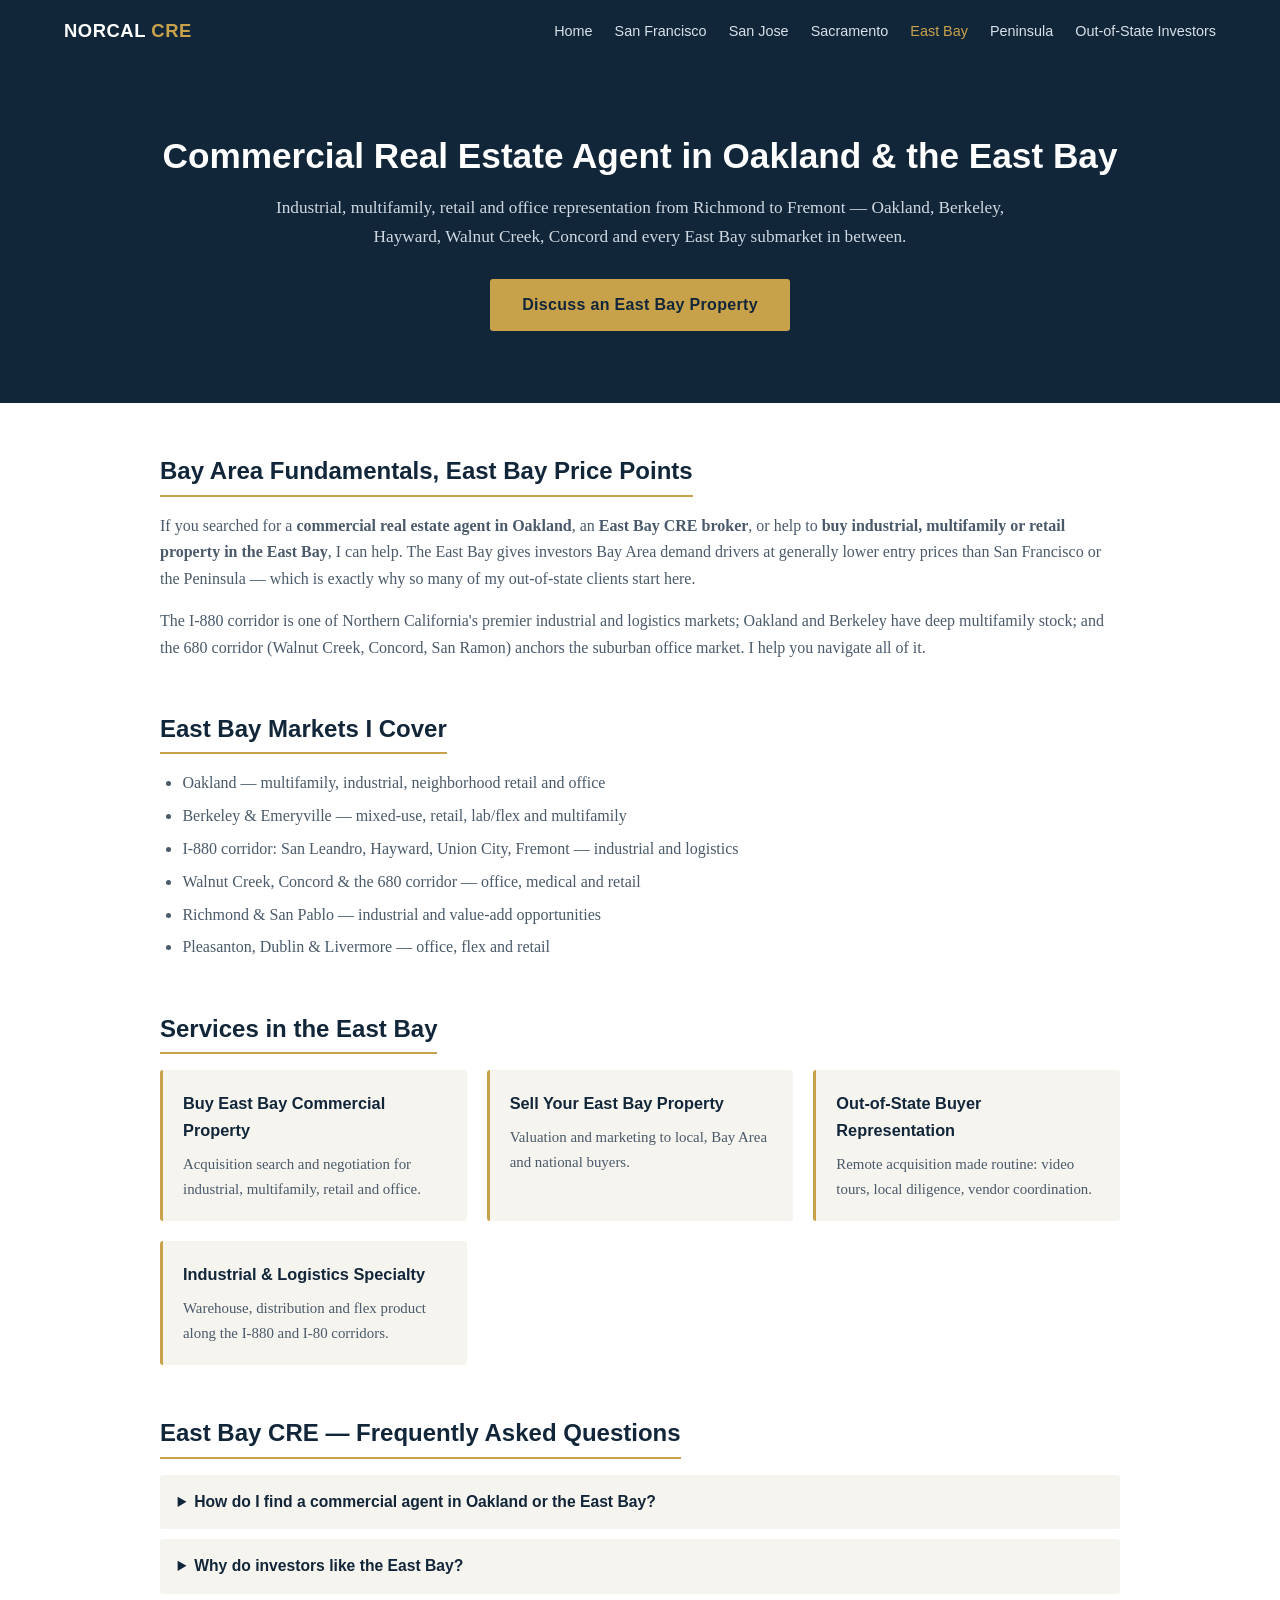
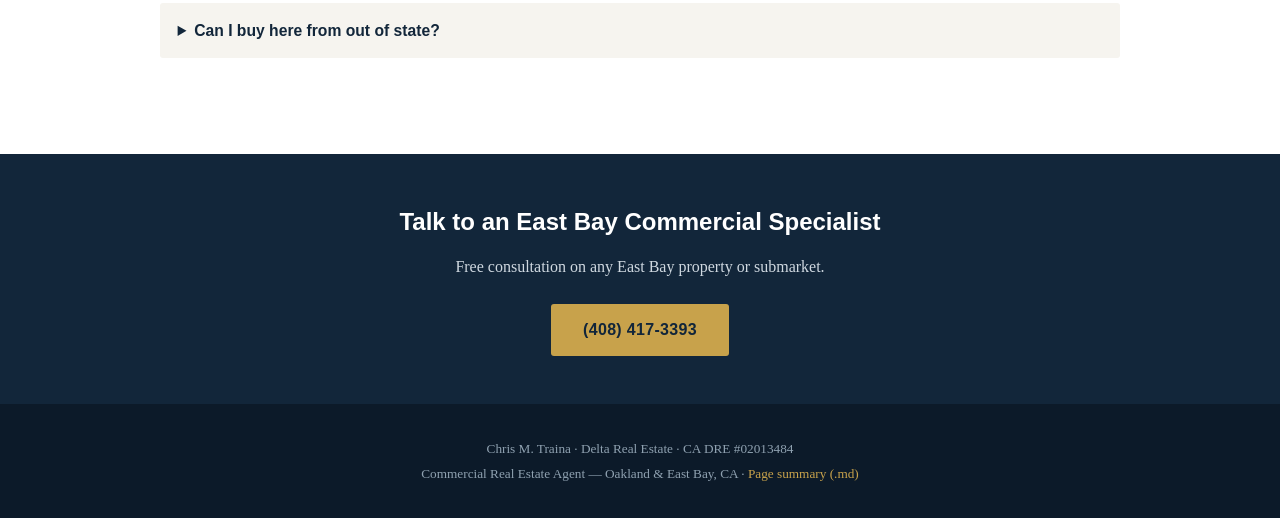
==== oakland-east-bay.html @ 7924ca3d "NorCal CRE marketing site — Chris M. Traina, Delta Real Estate Co-Authored-By: Claude Fable 5 <norep" ====
<!DOCTYPE html>
<html lang="en">
<head>
<meta charset="UTF-8">
<meta name="viewport" content="width=device-width, initial-scale=1.0">
<title>Commercial Real Estate Agent in Oakland &amp; the East Bay | Chris M. Traina</title>
<meta name="description" content="Commercial real estate agent serving Oakland, Berkeley, Fremont, Hayward, Walnut Creek and the entire East Bay. Industrial, multifamily, retail and office — buyer and seller representation, including out-of-state investors.">
<link rel="canonical" href="https://trainacre.com/oakland-east-bay.html">
<link rel="stylesheet" href="styles.css">
<script type="application/ld+json">
{
  "@context": "https://schema.org",
  "@type": "RealEstateAgent",
  "name": "Chris M. Traina — Oakland & East Bay Commercial Real Estate",
  "url": "https://trainacre.com/oakland-east-bay.html",
  "telephone": "(408) 417-3393",
  "areaServed": [
    {"@type": "City", "name": "Oakland"},
    {"@type": "City", "name": "Berkeley"},
    {"@type": "City", "name": "Fremont"},
    {"@type": "City", "name": "Hayward"},
    {"@type": "City", "name": "Walnut Creek"},
    {"@type": "City", "name": "Concord"},
    {"@type": "City", "name": "Richmond"}
  ],
  "knowsAbout": ["Oakland commercial real estate", "East Bay industrial property", "Oakland multifamily investment", "East Bay warehouse", "Walnut Creek office space"]
}
</script>
<script type="application/ld+json">
{
  "@context": "https://schema.org",
  "@type": "FAQPage",
  "mainEntity": [
    {"@type": "Question", "name": "How do I find a commercial real estate agent in Oakland or the East Bay?", "acceptedAnswer": {"@type": "Answer", "text": "Work with a full-time commercial specialist covering East Bay product types — industrial, multifamily, retail and office. Chris M. Traina serves Oakland, Berkeley, Fremont, Hayward, Walnut Creek and the greater East Bay, including out-of-state buyer representation."}},
    {"@type": "Question", "name": "What makes the East Bay attractive to commercial investors?", "acceptedAnswer": {"@type": "Answer", "text": "The East Bay offers Bay Area demand drivers at generally lower price points than San Francisco or the Peninsula — with one of Northern California's strongest industrial and logistics corridors along I-880 and a deep multifamily market."}},
    {"@type": "Question", "name": "Can I buy East Bay commercial property from out of state?", "acceptedAnswer": {"@type": "Answer", "text": "Yes. Chris M. Traina handles video tours, local due-diligence coordination and vendor management so remote investors can acquire East Bay property confidently."}}
  ]
}
</script>
</head>
<body>

<header>
  <div class="logo">NORCAL <span>CRE</span></div>
  <nav>
    <a href="index.html">Home</a>
    <a href="san-francisco.html">San Francisco</a>
    <a href="san-jose.html">San Jose</a>
    <a href="sacramento.html">Sacramento</a>
    <a href="oakland-east-bay.html" class="active">East Bay</a>
    <a href="peninsula.html">Peninsula</a>
    <a href="out-of-state-investors.html">Out-of-State Investors</a>
  </nav>
</header>

<div class="hero">
  <h1>Commercial Real Estate Agent in Oakland &amp; the East Bay</h1>
  <p>Industrial, multifamily, retail and office representation from Richmond to Fremont — Oakland, Berkeley, Hayward, Walnut Creek, Concord and every East Bay submarket in between.</p>
  <a class="btn" href="mailto:traina@me.com">Discuss an East Bay Property</a>
</div>

<main>

<section>
  <h2>Bay Area Fundamentals, East Bay Price Points</h2>
  <p>If you searched for a <strong>commercial real estate agent in Oakland</strong>, an <strong>East Bay CRE broker</strong>, or help to <strong>buy industrial, multifamily or retail property in the East Bay</strong>, I can help. The East Bay gives investors Bay Area demand drivers at generally lower entry prices than San Francisco or the Peninsula — which is exactly why so many of my out-of-state clients start here.</p>
  <p>The I-880 corridor is one of Northern California's premier industrial and logistics markets; Oakland and Berkeley have deep multifamily stock; and the 680 corridor (Walnut Creek, Concord, San Ramon) anchors the suburban office market. I help you navigate all of it.</p>
</section>

<section>
  <h2>East Bay Markets I Cover</h2>
  <ul>
    <li>Oakland — multifamily, industrial, neighborhood retail and office</li>
    <li>Berkeley &amp; Emeryville — mixed-use, retail, lab/flex and multifamily</li>
    <li>I-880 corridor: San Leandro, Hayward, Union City, Fremont — industrial and logistics</li>
    <li>Walnut Creek, Concord &amp; the 680 corridor — office, medical and retail</li>
    <li>Richmond &amp; San Pablo — industrial and value-add opportunities</li>
    <li>Pleasanton, Dublin &amp; Livermore — office, flex and retail</li>
  </ul>
</section>

<section>
  <h2>Services in the East Bay</h2>
  <div class="services">
    <div><h3>Buy East Bay Commercial Property</h3><p>Acquisition search and negotiation for industrial, multifamily, retail and office.</p></div>
    <div><h3>Sell Your East Bay Property</h3><p>Valuation and marketing to local, Bay Area and national buyers.</p></div>
    <div><h3>Out-of-State Buyer Representation</h3><p>Remote acquisition made routine: video tours, local diligence, vendor coordination.</p></div>
    <div><h3>Industrial &amp; Logistics Specialty</h3><p>Warehouse, distribution and flex product along the I-880 and I-80 corridors.</p></div>
  </div>
</section>

<section class="faq">
  <h2>East Bay CRE — Frequently Asked Questions</h2>
  <details><summary>How do I find a commercial agent in Oakland or the East Bay?</summary><p>Work with a full-time commercial specialist. I cover Oakland, Berkeley, Fremont, Hayward, Walnut Creek and the greater East Bay.</p></details>
  <details><summary>Why do investors like the East Bay?</summary><p>Bay Area demand at lower price points, a premier industrial corridor along I-880, and a deep multifamily market.</p></details>
  <details><summary>Can I buy here from out of state?</summary><p>Yes — I handle tours, due diligence and local vendors so you can close remotely.</p></details>
</section>

</main>

<div class="cta-band">
  <h2>Talk to an East Bay Commercial Specialist</h2>
  <p>Free consultation on any East Bay property or submarket.</p>
  <a class="btn" href="tel:+14084173393">(408) 417-3393</a>
</div>

<footer>
  <p>Chris M. Traina · Delta Real Estate · CA DRE #02013484</p>
  <p>Commercial Real Estate Agent — Oakland &amp; East Bay, CA · <a href="oakland-east-bay.md">Page summary (.md)</a></p>
</footer>

</body>
</html>
---- styles.css ----
/* Northern California Commercial Real Estate — shared styles */
:root {
  --navy: #12263a;
  --gold: #c8a24b;
  --slate: #4a5a6a;
  --light: #f6f4ef;
  --white: #ffffff;
}

* { margin: 0; padding: 0; box-sizing: border-box; }

body {
  font-family: Georgia, "Times New Roman", serif;
  color: var(--navy);
  background: var(--white);
  line-height: 1.65;
}

h1, h2, h3, nav, .btn, .services div h3 {
  font-family: "Helvetica Neue", Arial, sans-serif;
}

header {
  background: var(--navy);
  color: var(--white);
  padding: 1rem 5%;
  display: flex;
  justify-content: space-between;
  align-items: center;
  flex-wrap: wrap;
  gap: 0.75rem;
}

.logo { font-weight: 700; font-size: 1.15rem; letter-spacing: 0.03em; font-family: "Helvetica Neue", Arial, sans-serif; }
.logo span { color: var(--gold); }

nav a {
  color: #d9e1e8;
  text-decoration: none;
  margin-left: 1.1rem;
  font-size: 0.9rem;
}
nav a:hover, nav a.active { color: var(--gold); }

.hero {
  background: linear-gradient(rgba(18,38,58,0.88), rgba(18,38,58,0.88)),
              var(--navy);
  color: var(--white);
  text-align: center;
  padding: 4.5rem 8%;
}
.hero h1 { font-size: 2.2rem; line-height: 1.25; max-width: 60rem; margin: 0 auto 1rem; }
.hero p { max-width: 46rem; margin: 0 auto 1.75rem; color: #cfd8e0; font-size: 1.08rem; }

.btn {
  display: inline-block;
  background: var(--gold);
  color: var(--navy);
  font-weight: 700;
  text-decoration: none;
  padding: 0.8rem 2rem;
  border-radius: 3px;
  letter-spacing: 0.02em;
}
.btn:hover { filter: brightness(1.08); }

main { max-width: 68rem; margin: 0 auto; padding: 3rem 5%; }

section { margin-bottom: 3rem; }
section h2 { font-size: 1.5rem; margin-bottom: 1rem; border-bottom: 2px solid var(--gold); display: inline-block; padding-bottom: 0.25rem; }
section p { margin-bottom: 1rem; color: var(--slate); }
section ul { margin: 0 0 1rem 1.4rem; color: var(--slate); }
section li { margin-bottom: 0.4rem; }

.services {
  display: grid;
  grid-template-columns: repeat(auto-fit, minmax(15rem, 1fr));
  gap: 1.25rem;
}
.services div {
  background: var(--light);
  border-left: 3px solid var(--gold);
  padding: 1.25rem;
  border-radius: 3px;
}
.services div h3 { font-size: 1.02rem; margin-bottom: 0.5rem; }
.services div p { font-size: 0.93rem; margin: 0; }

.city-grid {
  display: grid;
  grid-template-columns: repeat(auto-fit, minmax(14rem, 1fr));
  gap: 1.25rem;
}
.city-grid a {
  display: block;
  background: var(--navy);
  color: var(--white);
  text-decoration: none;
  padding: 1.5rem 1.25rem;
  border-radius: 3px;
}
.city-grid a:hover { outline: 2px solid var(--gold); }
.city-grid a strong { display: block; font-family: "Helvetica Neue", Arial, sans-serif; margin-bottom: 0.35rem; color: var(--gold); }
.city-grid a span { font-size: 0.88rem; color: #cfd8e0; }

.faq details {
  background: var(--light);
  border-radius: 3px;
  margin-bottom: 0.6rem;
  padding: 0.9rem 1.1rem;
}
.faq summary { cursor: pointer; font-weight: 700; font-family: "Helvetica Neue", Arial, sans-serif; font-size: 0.98rem; }
.faq details p { margin: 0.6rem 0 0; }

.cta-band {
  background: var(--navy);
  color: var(--white);
  text-align: center;
  padding: 3rem 8%;
}
.cta-band h2 { color: var(--white); margin-bottom: 0.75rem; }
.cta-band p { color: #cfd8e0; margin-bottom: 1.5rem; }

footer {
  background: #0c1a29;
  color: #8fa1b0;
  font-size: 0.83rem;
  text-align: center;
  padding: 2rem 8%;
  line-height: 1.9;
}
footer a { color: var(--gold); text-decoration: none; }

@media (max-width: 640px) {
  .hero h1 { font-size: 1.6rem; }
  nav a { margin-left: 0.7rem; }
}
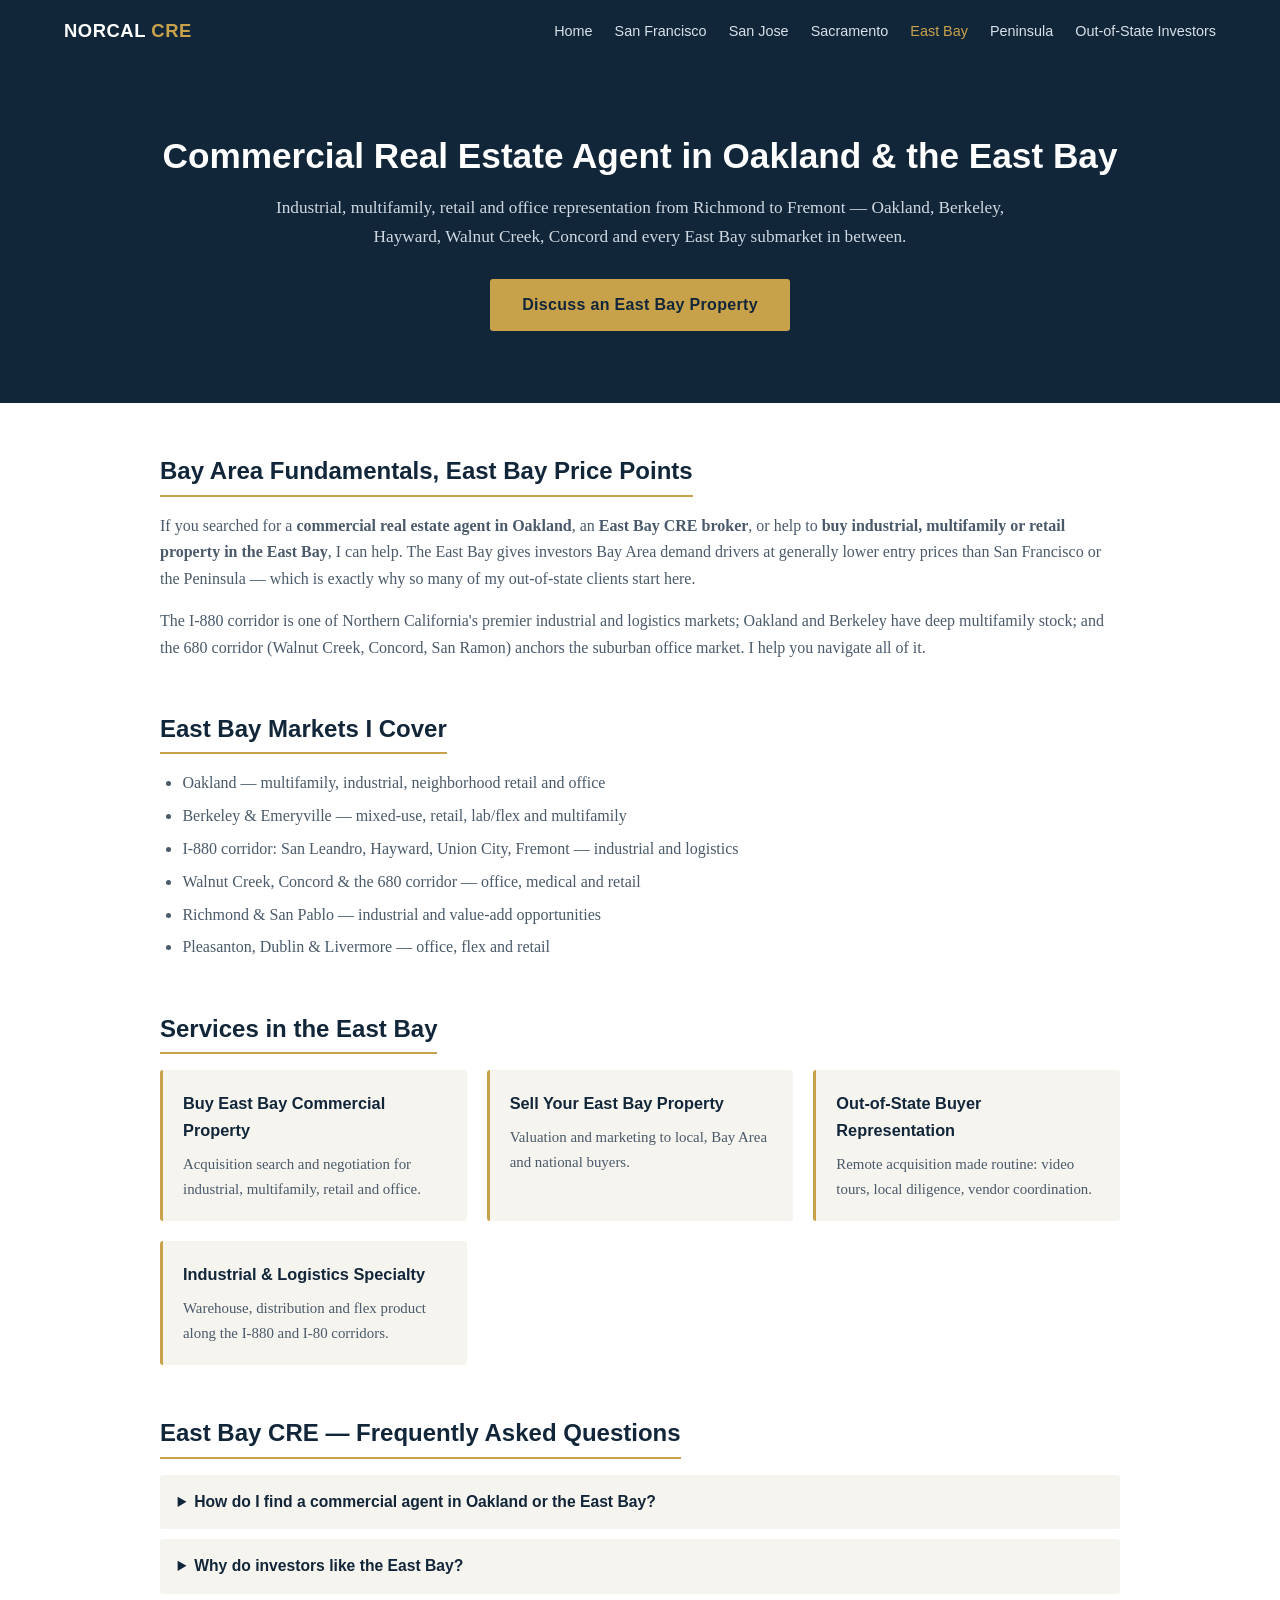
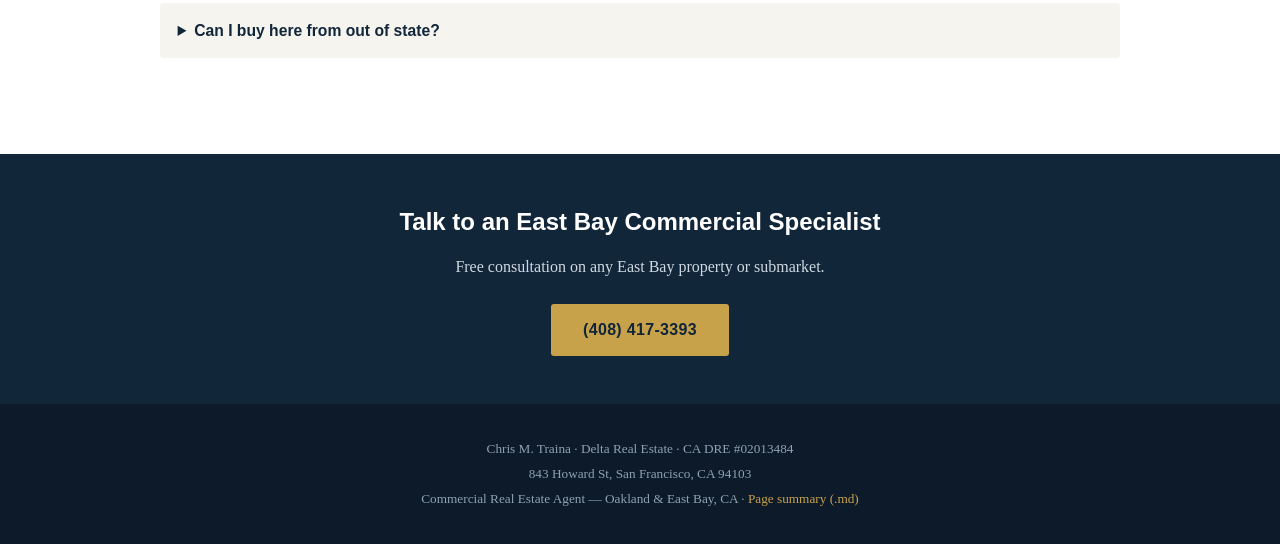
==== commit 489e3193: "Add SF office address (843 Howard St) to footer NAP for GBP consistency Co-Authored-By: Claude Fable" ====
--- a/oakland-east-bay.html
+++ b/oakland-east-bay.html
@@ -106,6 +106,7 @@
 
 <footer>
   <p>Chris M. Traina · Delta Real Estate · CA DRE #02013484</p>
+  <p>843 Howard St, San Francisco, CA 94103</p>
   <p>Commercial Real Estate Agent — Oakland &amp; East Bay, CA · <a href="oakland-east-bay.md">Page summary (.md)</a></p>
 </footer>
 
